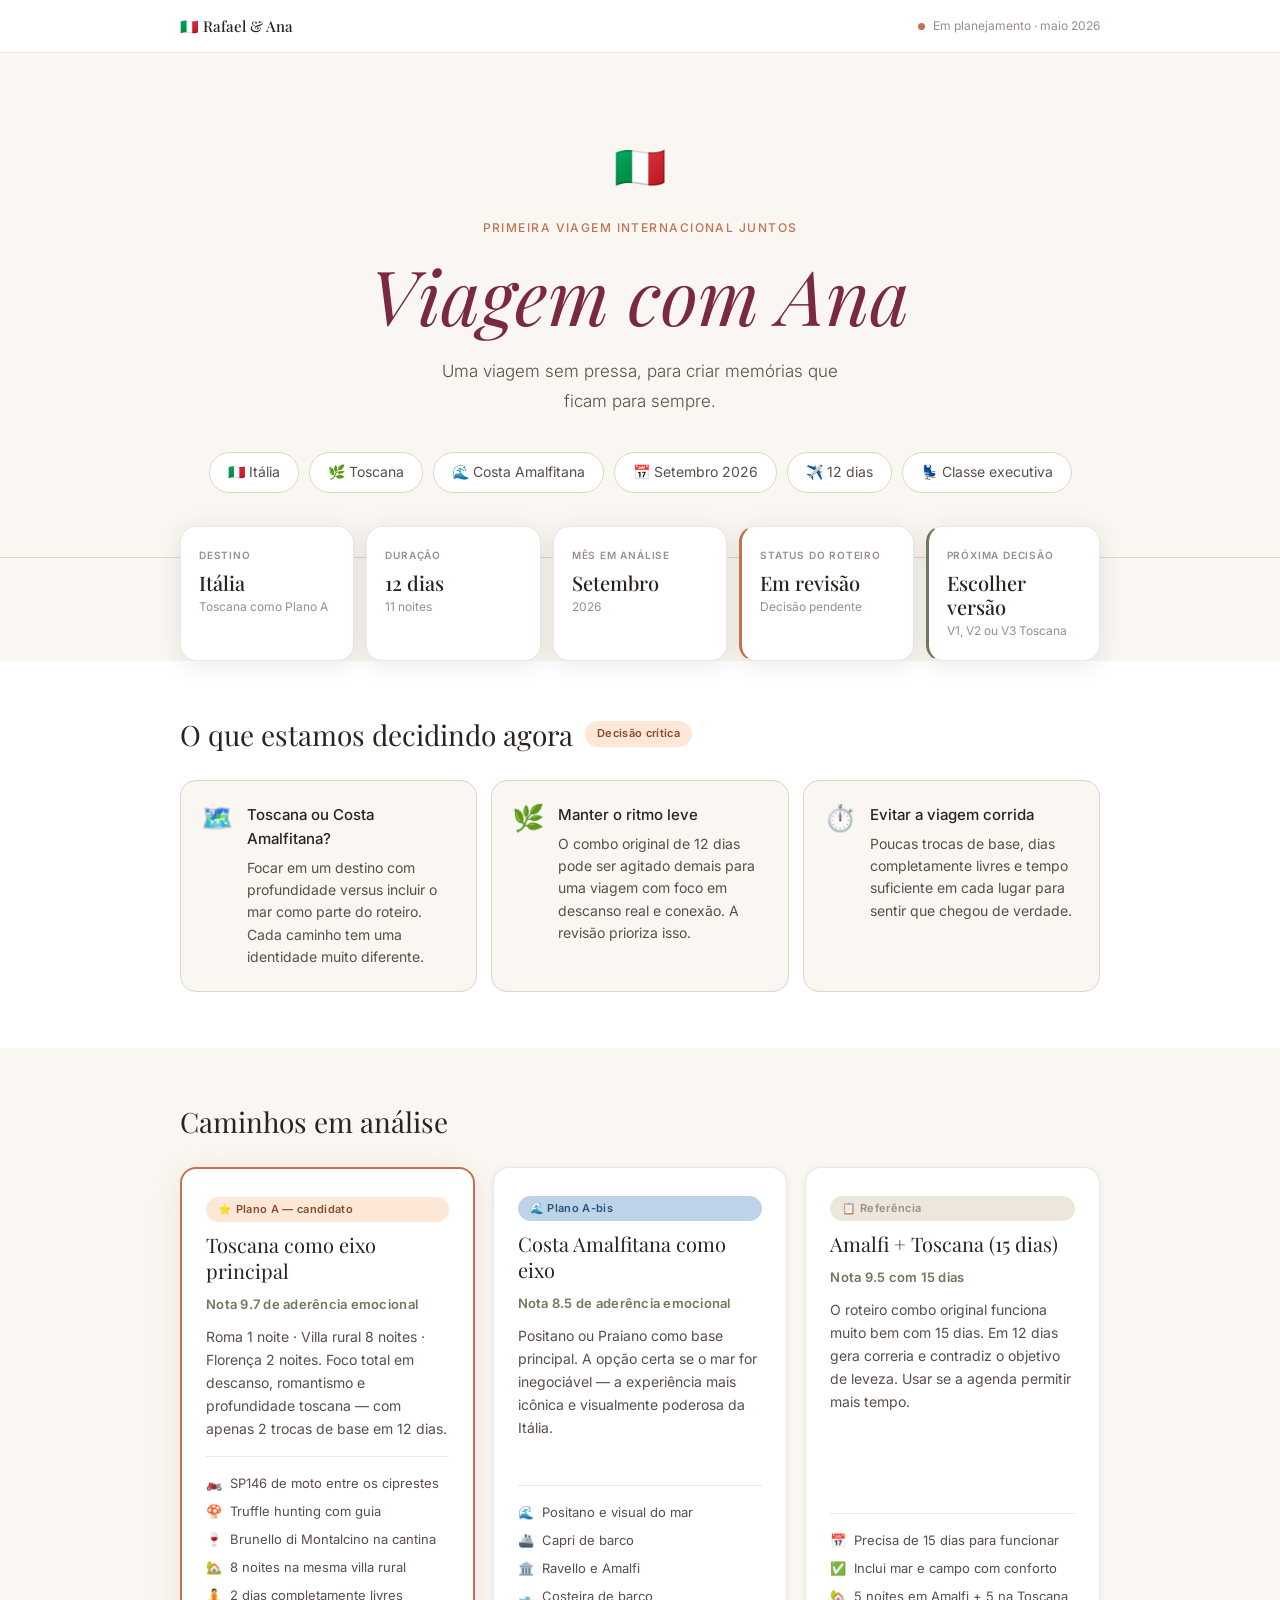
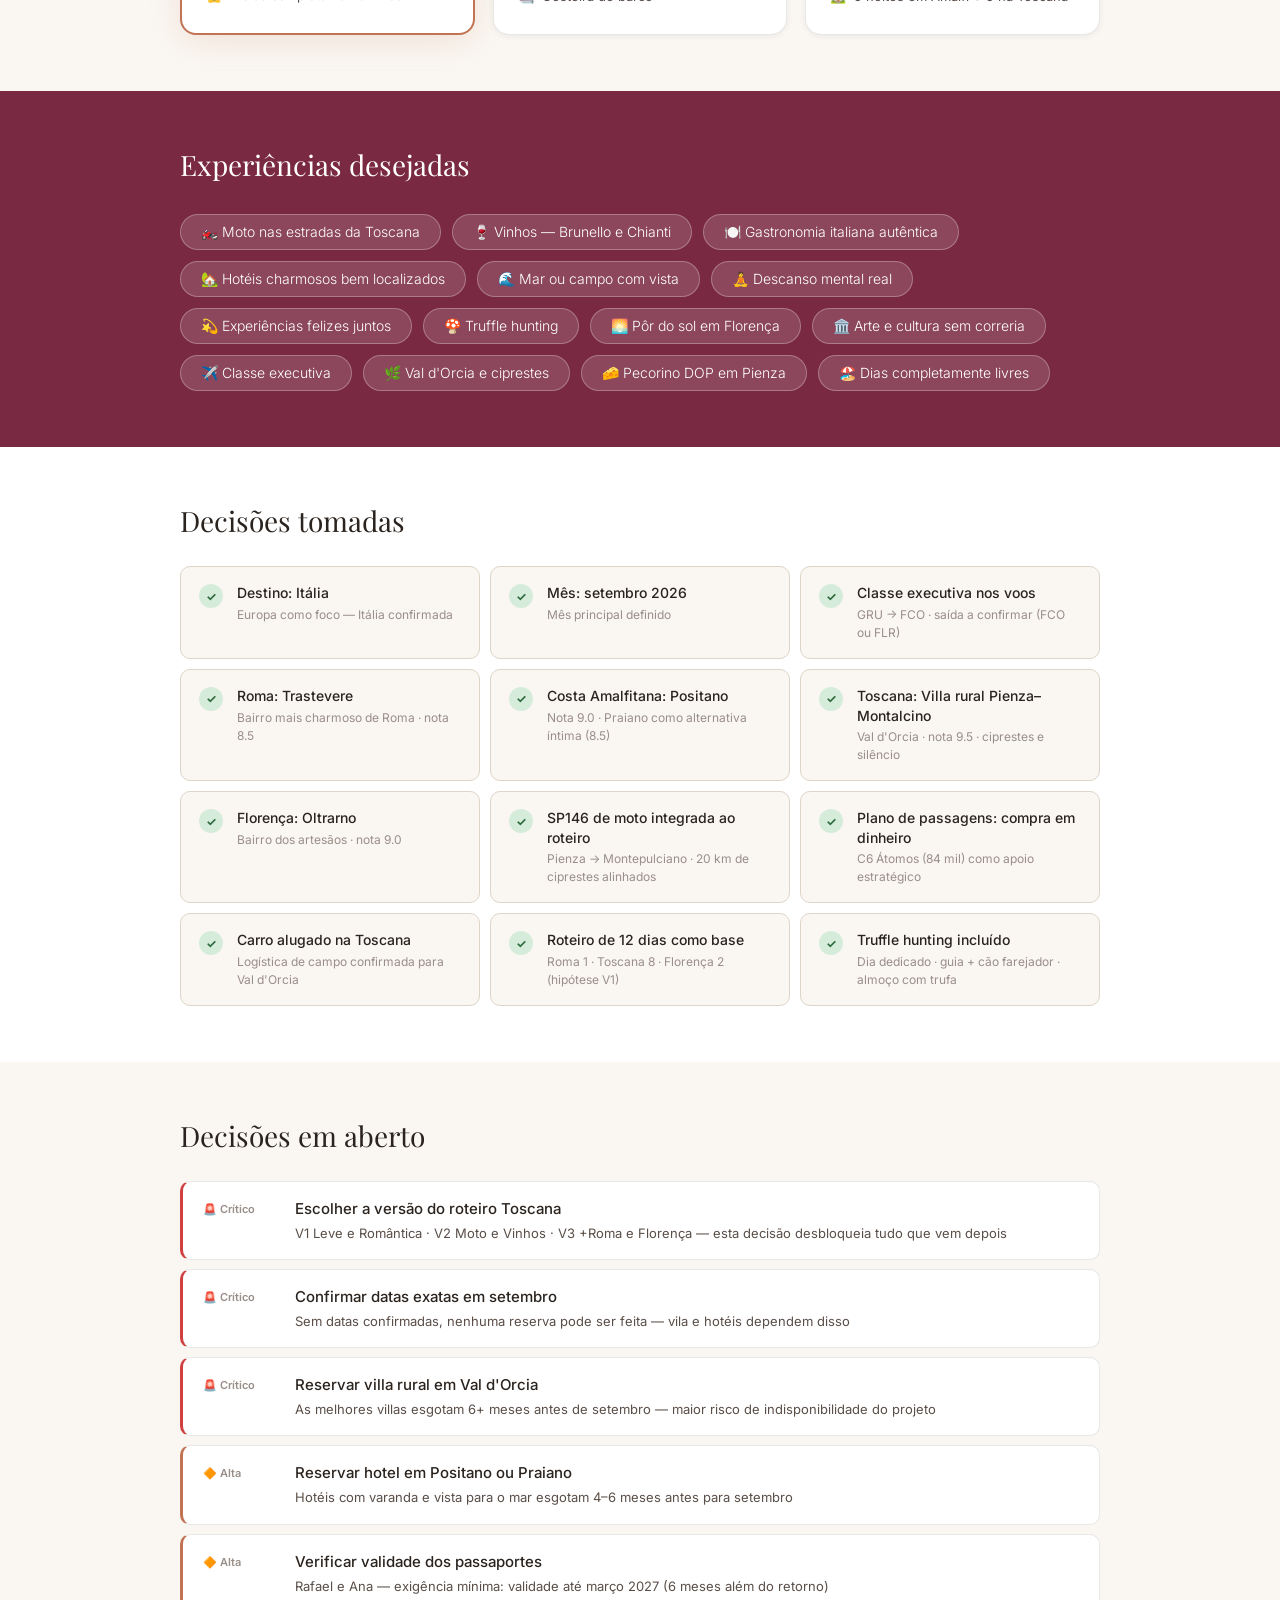
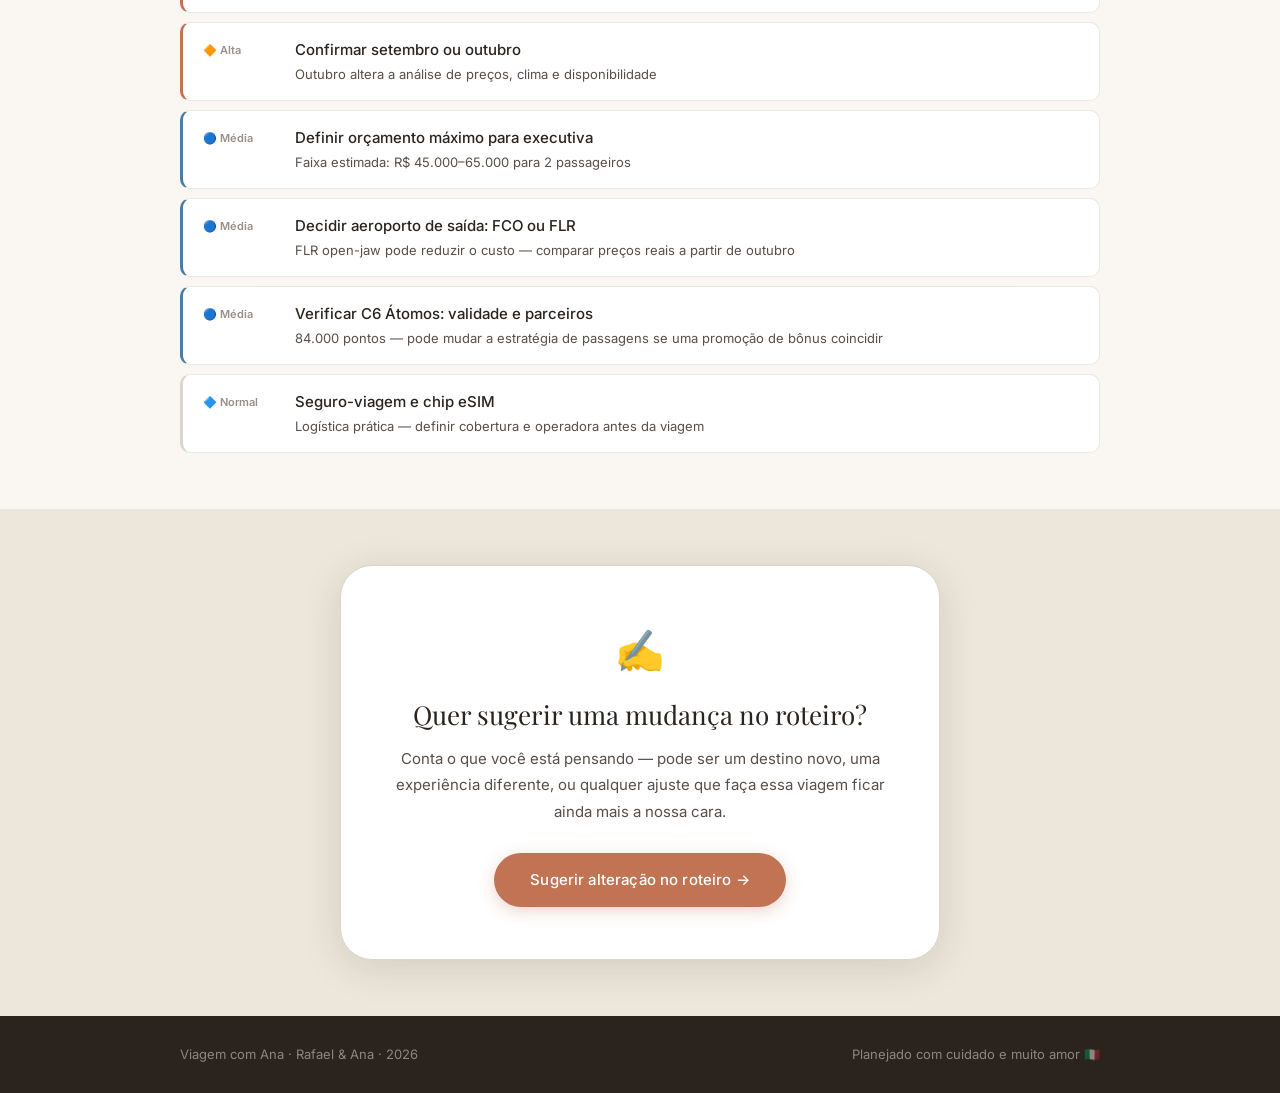
==== index.html @ 55cee1fa "Dashboard inicial — Viagem com Ana" ====
<!DOCTYPE html>
<html lang="pt-BR">
<head>
  <meta charset="UTF-8">
  <meta name="viewport" content="width=device-width, initial-scale=1.0">
  <meta name="description" content="Dashboard da viagem de Rafael e Ana — Itália, setembro 2026.">
  <title>Viagem com Ana · Itália 2026</title>
  <link rel="preconnect" href="https://fonts.googleapis.com">
  <link rel="preconnect" href="https://fonts.gstatic.com" crossorigin>
  <link href="https://fonts.googleapis.com/css2?family=Playfair+Display:ital,wght@0,400;0,500;1,400&family=Inter:wght@300;400;500;600&display=swap" rel="stylesheet">
  <link rel="stylesheet" href="style.css">
</head>
<body>

  <!-- ====================================================
       NAV
       ==================================================== -->
  <nav class="nav" aria-label="Navegação principal">
    <div class="container nav-inner">
      <span class="nav-logo">🇮🇹 Rafael &amp; Ana</span>
      <div class="nav-status">
        <div class="nav-dot" aria-hidden="true"></div>
        <span class="nav-label">Em planejamento · maio 2026</span>
      </div>
    </div>
  </nav>

  <!-- ====================================================
       HERO
       ==================================================== -->
  <header class="hero" role="banner">
    <div class="container">
      <span class="hero-flag" aria-hidden="true">🇮🇹</span>
      <p class="hero-eyebrow">Primeira viagem internacional juntos</p>
      <h1 class="hero-title">Viagem com Ana</h1>
      <p class="hero-subtitle">Uma viagem sem pressa, para criar memórias que ficam para sempre.</p>
      <div class="hero-tags" aria-label="Destaques da viagem">
        <span class="hero-tag">🇮🇹 Itália</span>
        <span class="hero-tag">🌿 Toscana</span>
        <span class="hero-tag">🌊 Costa Amalfitana</span>
        <span class="hero-tag">📅 Setembro 2026</span>
        <span class="hero-tag">✈️ 12 dias</span>
        <span class="hero-tag">💺 Classe executiva</span>
      </div>
    </div>
  </header>

  <!-- ====================================================
       CARDS DE STATUS
       ==================================================== -->
  <div class="stats-strip" aria-label="Resumo do planejamento">
    <div class="container">
      <div class="stats-grid">

        <div class="stat-card">
          <div class="stat-label">Destino</div>
          <div class="stat-value">Itália</div>
          <div class="stat-sub">Toscana como Plano A</div>
        </div>

        <div class="stat-card">
          <div class="stat-label">Duração</div>
          <div class="stat-value">12 dias</div>
          <div class="stat-sub">11 noites</div>
        </div>

        <div class="stat-card">
          <div class="stat-label">Mês em análise</div>
          <div class="stat-value">Setembro</div>
          <div class="stat-sub">2026</div>
        </div>

        <div class="stat-card stat-card--alert">
          <div class="stat-label">Status do roteiro</div>
          <div class="stat-value">Em revisão</div>
          <div class="stat-sub">Decisão pendente</div>
        </div>

        <div class="stat-card stat-card--action">
          <div class="stat-label">Próxima decisão</div>
          <div class="stat-value">Escolher versão</div>
          <div class="stat-sub">V1, V2 ou V3 Toscana</div>
        </div>

      </div>
    </div>
  </div>

  <!-- ====================================================
       O QUE ESTAMOS DECIDINDO AGORA
       ==================================================== -->
  <section class="section section--light" aria-labelledby="deciding-title">
    <div class="container">
      <div class="section-header">
        <h2 class="section-title" id="deciding-title">O que estamos decidindo agora</h2>
        <span class="badge badge--alert">Decisão crítica</span>
      </div>
      <div class="deciding-grid">

        <div class="deciding-card">
          <div class="deciding-icon" aria-hidden="true">🗺️</div>
          <div class="deciding-text">
            <strong>Toscana ou Costa Amalfitana?</strong>
            <p>Focar em um destino com profundidade versus incluir o mar como parte do roteiro. Cada caminho tem uma identidade muito diferente.</p>
          </div>
        </div>

        <div class="deciding-card">
          <div class="deciding-icon" aria-hidden="true">🌿</div>
          <div class="deciding-text">
            <strong>Manter o ritmo leve</strong>
            <p>O combo original de 12 dias pode ser agitado demais para uma viagem com foco em descanso real e conexão. A revisão prioriza isso.</p>
          </div>
        </div>

        <div class="deciding-card">
          <div class="deciding-icon" aria-hidden="true">⏱️</div>
          <div class="deciding-text">
            <strong>Evitar a viagem corrida</strong>
            <p>Poucas trocas de base, dias completamente livres e tempo suficiente em cada lugar para sentir que chegou de verdade.</p>
          </div>
        </div>

      </div>
    </div>
  </section>

  <!-- ====================================================
       CAMINHOS EM ANÁLISE
       ==================================================== -->
  <section class="section" aria-labelledby="paths-title">
    <div class="container">
      <h2 class="section-title" id="paths-title">Caminhos em análise</h2>
      <div class="paths-grid">

        <!-- Plano A — Featured -->
        <article class="path-card path-card--featured" aria-label="Plano A recomendado">
          <span class="badge badge--alert">⭐ Plano A — candidato</span>
          <h3 class="path-title">Toscana como eixo principal</h3>
          <div class="path-score">Nota 9.7 de aderência emocional</div>
          <p class="path-desc">Roma 1 noite · Villa rural 8 noites · Florença 2 noites. Foco total em descanso, romantismo e profundidade toscana — com apenas 2 trocas de base em 12 dias.</p>
          <div class="path-details">
            <div class="path-detail"><span aria-hidden="true">🏍️</span> SP146 de moto entre os ciprestes</div>
            <div class="path-detail"><span aria-hidden="true">🍄</span> Truffle hunting com guia</div>
            <div class="path-detail"><span aria-hidden="true">🍷</span> Brunello di Montalcino na cantina</div>
            <div class="path-detail"><span aria-hidden="true">🏡</span> 8 noites na mesma villa rural</div>
            <div class="path-detail"><span aria-hidden="true">🧘</span> 2 dias completamente livres</div>
          </div>
        </article>

        <!-- Plano A-bis -->
        <article class="path-card" aria-label="Plano A-bis: Amalfi">
          <span class="badge badge--sea">🌊 Plano A-bis</span>
          <h3 class="path-title">Costa Amalfitana como eixo</h3>
          <div class="path-score">Nota 8.5 de aderência emocional</div>
          <p class="path-desc">Positano ou Praiano como base principal. A opção certa se o mar for inegociável — a experiência mais icônica e visualmente poderosa da Itália.</p>
          <div class="path-details">
            <div class="path-detail"><span aria-hidden="true">🌊</span> Positano e visual do mar</div>
            <div class="path-detail"><span aria-hidden="true">🚢</span> Capri de barco</div>
            <div class="path-detail"><span aria-hidden="true">🏛️</span> Ravello e Amalfi</div>
            <div class="path-detail"><span aria-hidden="true">🛥️</span> Costeira de barco</div>
          </div>
        </article>

        <!-- Referência -->
        <article class="path-card" aria-label="Referência: combo 15 dias">
          <span class="badge badge--neutral">📋 Referência</span>
          <h3 class="path-title">Amalfi + Toscana (15 dias)</h3>
          <div class="path-score">Nota 9.5 com 15 dias</div>
          <p class="path-desc">O roteiro combo original funciona muito bem com 15 dias. Em 12 dias gera correria e contradiz o objetivo de leveza. Usar se a agenda permitir mais tempo.</p>
          <div class="path-details">
            <div class="path-detail"><span aria-hidden="true">📅</span> Precisa de 15 dias para funcionar</div>
            <div class="path-detail"><span aria-hidden="true">✅</span> Inclui mar e campo com conforto</div>
            <div class="path-detail"><span aria-hidden="true">🏡</span> 5 noites em Amalfi + 5 na Toscana</div>
          </div>
        </article>

      </div>
    </div>
  </section>

  <!-- ====================================================
       EXPERIÊNCIAS DESEJADAS
       ==================================================== -->
  <section class="section section--dark" aria-labelledby="exp-title">
    <div class="container">
      <h2 class="section-title section-title--light" id="exp-title">Experiências desejadas</h2>
      <div class="experiences-wrap" role="list" aria-label="Lista de experiências desejadas">
        <span class="exp-pill" role="listitem">🏍️ Moto nas estradas da Toscana</span>
        <span class="exp-pill" role="listitem">🍷 Vinhos — Brunello e Chianti</span>
        <span class="exp-pill" role="listitem">🍽️ Gastronomia italiana autêntica</span>
        <span class="exp-pill" role="listitem">🏡 Hotéis charmosos bem localizados</span>
        <span class="exp-pill" role="listitem">🌊 Mar ou campo com vista</span>
        <span class="exp-pill" role="listitem">🧘 Descanso mental real</span>
        <span class="exp-pill" role="listitem">💫 Experiências felizes juntos</span>
        <span class="exp-pill" role="listitem">🍄 Truffle hunting</span>
        <span class="exp-pill" role="listitem">🌅 Pôr do sol em Florença</span>
        <span class="exp-pill" role="listitem">🏛️ Arte e cultura sem correria</span>
        <span class="exp-pill" role="listitem">✈️ Classe executiva</span>
        <span class="exp-pill" role="listitem">🌿 Val d'Orcia e ciprestes</span>
        <span class="exp-pill" role="listitem">🧀 Pecorino DOP em Pienza</span>
        <span class="exp-pill" role="listitem">🏖️ Dias completamente livres</span>
      </div>
    </div>
  </section>

  <!-- ====================================================
       DECISÕES TOMADAS
       ==================================================== -->
  <section class="section section--light" aria-labelledby="decided-title">
    <div class="container">
      <h2 class="section-title" id="decided-title">Decisões tomadas</h2>
      <div class="decisions-grid">

        <div class="decision-item">
          <div class="decision-check" aria-label="Confirmado">✓</div>
          <div>
            <div class="decision-title">Destino: Itália</div>
            <div class="decision-sub">Europa como foco — Itália confirmada</div>
          </div>
        </div>

        <div class="decision-item">
          <div class="decision-check" aria-label="Confirmado">✓</div>
          <div>
            <div class="decision-title">Mês: setembro 2026</div>
            <div class="decision-sub">Mês principal definido</div>
          </div>
        </div>

        <div class="decision-item">
          <div class="decision-check" aria-label="Confirmado">✓</div>
          <div>
            <div class="decision-title">Classe executiva nos voos</div>
            <div class="decision-sub">GRU → FCO · saída a confirmar (FCO ou FLR)</div>
          </div>
        </div>

        <div class="decision-item">
          <div class="decision-check" aria-label="Confirmado">✓</div>
          <div>
            <div class="decision-title">Roma: Trastevere</div>
            <div class="decision-sub">Bairro mais charmoso de Roma · nota 8.5</div>
          </div>
        </div>

        <div class="decision-item">
          <div class="decision-check" aria-label="Confirmado">✓</div>
          <div>
            <div class="decision-title">Costa Amalfitana: Positano</div>
            <div class="decision-sub">Nota 9.0 · Praiano como alternativa íntima (8.5)</div>
          </div>
        </div>

        <div class="decision-item">
          <div class="decision-check" aria-label="Confirmado">✓</div>
          <div>
            <div class="decision-title">Toscana: Villa rural Pienza–Montalcino</div>
            <div class="decision-sub">Val d'Orcia · nota 9.5 · ciprestes e silêncio</div>
          </div>
        </div>

        <div class="decision-item">
          <div class="decision-check" aria-label="Confirmado">✓</div>
          <div>
            <div class="decision-title">Florença: Oltrarno</div>
            <div class="decision-sub">Bairro dos artesãos · nota 9.0</div>
          </div>
        </div>

        <div class="decision-item">
          <div class="decision-check" aria-label="Confirmado">✓</div>
          <div>
            <div class="decision-title">SP146 de moto integrada ao roteiro</div>
            <div class="decision-sub">Pienza → Montepulciano · 20 km de ciprestes alinhados</div>
          </div>
        </div>

        <div class="decision-item">
          <div class="decision-check" aria-label="Confirmado">✓</div>
          <div>
            <div class="decision-title">Plano de passagens: compra em dinheiro</div>
            <div class="decision-sub">C6 Átomos (84 mil) como apoio estratégico</div>
          </div>
        </div>

        <div class="decision-item">
          <div class="decision-check" aria-label="Confirmado">✓</div>
          <div>
            <div class="decision-title">Carro alugado na Toscana</div>
            <div class="decision-sub">Logística de campo confirmada para Val d'Orcia</div>
          </div>
        </div>

        <div class="decision-item">
          <div class="decision-check" aria-label="Confirmado">✓</div>
          <div>
            <div class="decision-title">Roteiro de 12 dias como base</div>
            <div class="decision-sub">Roma 1 · Toscana 8 · Florença 2 (hipótese V1)</div>
          </div>
        </div>

        <div class="decision-item">
          <div class="decision-check" aria-label="Confirmado">✓</div>
          <div>
            <div class="decision-title">Truffle hunting incluído</div>
            <div class="decision-sub">Dia dedicado · guia + cão farejador · almoço com trufa</div>
          </div>
        </div>

      </div>
    </div>
  </section>

  <!-- ====================================================
       DECISÕES EM ABERTO
       ==================================================== -->
  <section class="section" aria-labelledby="pending-title">
    <div class="container">
      <h2 class="section-title" id="pending-title">Decisões em aberto</h2>
      <div class="pending-list">

        <div class="pending-item pending-item--critical">
          <div class="pending-urgency" aria-label="Urgência crítica">🚨 Crítico</div>
          <div>
            <div class="pending-title">Escolher a versão do roteiro Toscana</div>
            <div class="pending-sub">V1 Leve e Romântica · V2 Moto e Vinhos · V3 +Roma e Florença — esta decisão desbloqueia tudo que vem depois</div>
          </div>
        </div>

        <div class="pending-item pending-item--critical">
          <div class="pending-urgency" aria-label="Urgência crítica">🚨 Crítico</div>
          <div>
            <div class="pending-title">Confirmar datas exatas em setembro</div>
            <div class="pending-sub">Sem datas confirmadas, nenhuma reserva pode ser feita — vila e hotéis dependem disso</div>
          </div>
        </div>

        <div class="pending-item pending-item--critical">
          <div class="pending-urgency" aria-label="Urgência crítica">🚨 Crítico</div>
          <div>
            <div class="pending-title">Reservar villa rural em Val d'Orcia</div>
            <div class="pending-sub">As melhores villas esgotam 6+ meses antes de setembro — maior risco de indisponibilidade do projeto</div>
          </div>
        </div>

        <div class="pending-item pending-item--high">
          <div class="pending-urgency" aria-label="Urgência alta">🔶 Alta</div>
          <div>
            <div class="pending-title">Reservar hotel em Positano ou Praiano</div>
            <div class="pending-sub">Hotéis com varanda e vista para o mar esgotam 4–6 meses antes para setembro</div>
          </div>
        </div>

        <div class="pending-item pending-item--high">
          <div class="pending-urgency" aria-label="Urgência alta">🔶 Alta</div>
          <div>
            <div class="pending-title">Verificar validade dos passaportes</div>
            <div class="pending-sub">Rafael e Ana — exigência mínima: validade até março 2027 (6 meses além do retorno)</div>
          </div>
        </div>

        <div class="pending-item pending-item--high">
          <div class="pending-urgency" aria-label="Urgência alta">🔶 Alta</div>
          <div>
            <div class="pending-title">Confirmar setembro ou outubro</div>
            <div class="pending-sub">Outubro altera a análise de preços, clima e disponibilidade</div>
          </div>
        </div>

        <div class="pending-item pending-item--medium">
          <div class="pending-urgency" aria-label="Urgência média">🔵 Média</div>
          <div>
            <div class="pending-title">Definir orçamento máximo para executiva</div>
            <div class="pending-sub">Faixa estimada: R$ 45.000–65.000 para 2 passageiros</div>
          </div>
        </div>

        <div class="pending-item pending-item--medium">
          <div class="pending-urgency" aria-label="Urgência média">🔵 Média</div>
          <div>
            <div class="pending-title">Decidir aeroporto de saída: FCO ou FLR</div>
            <div class="pending-sub">FLR open-jaw pode reduzir o custo — comparar preços reais a partir de outubro</div>
          </div>
        </div>

        <div class="pending-item pending-item--medium">
          <div class="pending-urgency" aria-label="Urgência média">🔵 Média</div>
          <div>
            <div class="pending-title">Verificar C6 Átomos: validade e parceiros</div>
            <div class="pending-sub">84.000 pontos — pode mudar a estratégia de passagens se uma promoção de bônus coincidir</div>
          </div>
        </div>

        <div class="pending-item pending-item--normal">
          <div class="pending-urgency" aria-label="Urgência normal">🔷 Normal</div>
          <div>
            <div class="pending-title">Seguro-viagem e chip eSIM</div>
            <div class="pending-sub">Logística prática — definir cobertura e operadora antes da viagem</div>
          </div>
        </div>

      </div>
    </div>
  </section>

  <!-- ====================================================
       CTA — SUGERIR ALTERAÇÃO
       ==================================================== -->
  <section class="section section--tinted" aria-labelledby="cta-title">
    <div class="container">
      <div class="cta-box">
        <div class="cta-icon" aria-hidden="true">✍️</div>
        <h2 class="cta-title" id="cta-title">Quer sugerir uma mudança no roteiro?</h2>
        <p class="cta-text">Conta o que você está pensando — pode ser um destino novo, uma experiência diferente, ou qualquer ajuste que faça essa viagem ficar ainda mais a nossa cara.</p>
        <a href="https://forms.google.com" class="cta-button" target="_blank" rel="noopener noreferrer">
          Sugerir alteração no roteiro →
        </a>
      </div>
    </div>
  </section>

  <!-- ====================================================
       FOOTER
       ==================================================== -->
  <footer class="footer" role="contentinfo">
    <div class="container footer-inner">
      <span>Viagem com Ana · Rafael &amp; Ana · 2026</span>
      <span>Planejado com cuidado e muito amor 🇮🇹</span>
    </div>
  </footer>

</body>
</html>
---- style.css ----
/* ============================================================
   Viagem com Ana · Dashboard Online
   Paleta: creme, terracota, oliva, azul-mar, vinho
   ============================================================ */

/* === Reset === */
*, *::before, *::after { box-sizing: border-box; margin: 0; padding: 0; }

/* === Variáveis === */
:root {
  --cream:             #FAF7F2;
  --cream-mid:         #EDE6DA;
  --cream-border:      #DDD5C8;
  --terracotta:        #C17353;
  --terracotta-light:  #EDD5C3;
  --terracotta-dark:   #8B4A2E;
  --olive:             #6B7A5C;
  --olive-light:       #C5D1B8;
  --olive-dark:        #3D5030;
  --sea:               #4A7EA5;
  --sea-light:         #BDD4E8;
  --sea-dark:          #2A5478;
  --wine:              #7A2942;
  --wine-light:        #E0B8C4;
  --wine-dark:         #4C1528;
  --text:              #2A231E;
  --text-mid:          #5A4E48;
  --text-muted:        #9A8E88;
  --white:             #FFFFFF;
  --border:            rgba(42, 35, 30, 0.10);
  --shadow-sm:         0 1px 6px rgba(42, 35, 30, 0.07);
  --shadow-md:         0 4px 24px rgba(42, 35, 30, 0.10);
  --shadow-lg:         0 8px 40px rgba(42, 35, 30, 0.13);
  --radius-sm:         10px;
  --radius-md:         16px;
  --radius-lg:         24px;
  --radius-xl:         32px;
  --font-serif:        'Playfair Display', Georgia, serif;
  --font-sans:         'Inter', -apple-system, BlinkMacSystemFont, sans-serif;
}

/* === Base === */
html { scroll-behavior: smooth; }

body {
  font-family: var(--font-sans);
  background-color: var(--cream);
  color: var(--text);
  line-height: 1.6;
  font-size: 16px;
  -webkit-font-smoothing: antialiased;
  -moz-osx-font-smoothing: grayscale;
}

a { color: var(--sea); text-decoration: none; }
img { max-width: 100%; display: block; }

/* === Layout === */
.container {
  max-width: 960px;
  margin: 0 auto;
  padding: 0 20px;
}

.section         { padding: 56px 0; }
.section--light  { background: var(--white); }
.section--dark   { background: var(--wine); }
.section--tinted { background: var(--cream-mid); }

/* ============================================================
   NAV
   ============================================================ */
.nav {
  background: var(--white);
  border-bottom: 1px solid var(--border);
  padding: 14px 0;
  position: sticky;
  top: 0;
  z-index: 100;
}

.nav-inner {
  display: flex;
  align-items: center;
  justify-content: space-between;
}

.nav-logo {
  font-family: var(--font-serif);
  font-size: 15px;
  font-weight: 500;
  color: var(--text);
}

.nav-status {
  display: flex;
  align-items: center;
  gap: 8px;
}

.nav-dot {
  width: 7px;
  height: 7px;
  border-radius: 50%;
  background: var(--terracotta);
  animation: pulse 2.5s ease-in-out infinite;
}

@keyframes pulse {
  0%, 100% { opacity: 1; transform: scale(1); }
  50%       { opacity: 0.5; transform: scale(0.85); }
}

.nav-label { font-size: 12px; color: var(--text-muted); }

/* ============================================================
   HERO
   ============================================================ */
.hero {
  padding: 80px 0 64px;
  text-align: center;
  border-bottom: 1px solid var(--cream-border);
  position: relative;
  overflow: hidden;
}

.hero-flag {
  font-size: 42px;
  margin-bottom: 18px;
  display: block;
}

.hero-eyebrow {
  font-size: 12px;
  font-weight: 500;
  letter-spacing: 0.12em;
  text-transform: uppercase;
  color: var(--terracotta);
  margin-bottom: 16px;
}

.hero-title {
  font-family: var(--font-serif);
  font-size: clamp(44px, 9vw, 76px);
  font-weight: 400;
  font-style: italic;
  color: var(--wine);
  line-height: 1.1;
  margin-bottom: 20px;
}

.hero-subtitle {
  font-size: 17px;
  color: var(--text-mid);
  font-weight: 300;
  max-width: 440px;
  margin: 0 auto 36px;
  line-height: 1.75;
}

.hero-tags {
  display: flex;
  flex-wrap: wrap;
  gap: 10px;
  justify-content: center;
}

.hero-tag {
  background: var(--white);
  border: 1px solid var(--cream-border);
  border-radius: 100px;
  padding: 8px 18px;
  font-size: 14px;
  color: var(--text-mid);
  font-weight: 400;
  white-space: nowrap;
}

/* ============================================================
   STATS STRIP
   ============================================================ */
.stats-strip {
  padding: 0;
  margin-top: -32px;
  position: relative;
  z-index: 10;
}

.stats-grid {
  display: grid;
  grid-template-columns: repeat(auto-fit, minmax(150px, 1fr));
  gap: 12px;
}

.stat-card {
  background: var(--white);
  border: 1px solid var(--border);
  border-radius: var(--radius-md);
  padding: 20px 18px;
  box-shadow: var(--shadow-md);
}

.stat-card--alert  { border-left: 3px solid var(--terracotta); }
.stat-card--action { border-left: 3px solid var(--olive); }

.stat-label {
  font-size: 10px;
  font-weight: 600;
  text-transform: uppercase;
  letter-spacing: 0.08em;
  color: var(--text-muted);
  margin-bottom: 8px;
}

.stat-value {
  font-family: var(--font-serif);
  font-size: 20px;
  font-weight: 500;
  color: var(--text);
  line-height: 1.2;
  margin-bottom: 4px;
}

.stat-sub { font-size: 12px; color: var(--text-muted); line-height: 1.4; }

/* ============================================================
   SECTION HEADERS
   ============================================================ */
.section-header {
  display: flex;
  align-items: center;
  gap: 12px;
  margin-bottom: 28px;
  flex-wrap: wrap;
}

.section-title {
  font-family: var(--font-serif);
  font-size: 28px;
  font-weight: 400;
  color: var(--text);
  margin-bottom: 28px;
  line-height: 1.25;
}

.section-title--light { color: var(--white); margin-bottom: 32px; }
.section-header .section-title { margin-bottom: 0; }

.badge {
  display: inline-block;
  font-size: 11px;
  font-weight: 600;
  padding: 4px 12px;
  border-radius: 100px;
  letter-spacing: 0.03em;
  white-space: nowrap;
}

.badge--alert   { background: #FDE8D8; color: var(--terracotta-dark); }
.badge--olive   { background: var(--olive-light); color: var(--olive-dark); }
.badge--sea     { background: var(--sea-light); color: var(--sea-dark); }
.badge--neutral { background: var(--cream-mid); color: var(--text-muted); }

/* ============================================================
   DECIDINDO AGORA
   ============================================================ */
.deciding-grid {
  display: grid;
  grid-template-columns: repeat(auto-fit, minmax(240px, 1fr));
  gap: 14px;
}

.deciding-card {
  background: var(--cream);
  border: 1px solid var(--cream-border);
  border-radius: var(--radius-md);
  padding: 22px 20px;
  display: flex;
  gap: 14px;
  align-items: flex-start;
}

.deciding-icon { font-size: 26px; flex-shrink: 0; line-height: 1; margin-top: 2px; }

.deciding-text strong {
  display: block;
  font-size: 15px;
  font-weight: 500;
  color: var(--text);
  margin-bottom: 6px;
}

.deciding-text p { font-size: 14px; color: var(--text-mid); line-height: 1.6; }

/* ============================================================
   CAMINHOS EM ANÁLISE
   ============================================================ */
.paths-grid {
  display: grid;
  grid-template-columns: repeat(auto-fit, minmax(260px, 1fr));
  gap: 18px;
  align-items: stretch;
}

.path-card {
  background: var(--white);
  border: 1px solid var(--border);
  border-radius: var(--radius-md);
  padding: 28px 24px;
  box-shadow: var(--shadow-sm);
  display: flex;
  flex-direction: column;
  gap: 10px;
}

.path-card--featured {
  border: 2px solid var(--terracotta);
  box-shadow: 0 6px 32px rgba(193, 115, 83, 0.16);
}

.path-score {
  font-size: 13px;
  font-weight: 600;
  color: var(--olive);
  letter-spacing: 0.02em;
}

.path-title {
  font-family: var(--font-serif);
  font-size: 20px;
  font-weight: 400;
  color: var(--text);
  line-height: 1.3;
}

.path-desc { font-size: 14px; color: var(--text-mid); line-height: 1.65; flex: 1; }

.path-details {
  display: flex;
  flex-direction: column;
  gap: 7px;
  margin-top: 6px;
  padding-top: 16px;
  border-top: 1px solid var(--border);
}

.path-detail { font-size: 13px; color: var(--text-mid); display: flex; align-items: center; gap: 8px; }

/* ============================================================
   EXPERIÊNCIAS DESEJADAS
   ============================================================ */
.experiences-wrap {
  display: flex;
  flex-wrap: wrap;
  gap: 11px;
}

.exp-pill {
  background: rgba(255, 255, 255, 0.14);
  border: 1px solid rgba(255, 255, 255, 0.28);
  border-radius: 100px;
  padding: 10px 20px;
  font-size: 14px;
  color: var(--white);
  font-weight: 300;
  line-height: 1;
}

/* ============================================================
   DECISÕES TOMADAS
   ============================================================ */
.decisions-grid {
  display: grid;
  grid-template-columns: repeat(auto-fit, minmax(280px, 1fr));
  gap: 10px;
}

.decision-item {
  display: flex;
  align-items: flex-start;
  gap: 14px;
  padding: 16px 18px;
  background: var(--cream);
  border: 1px solid var(--cream-border);
  border-radius: var(--radius-sm);
}

.decision-check {
  width: 24px;
  height: 24px;
  border-radius: 50%;
  background: #D6ECDB;
  color: #2D6A3F;
  font-size: 12px;
  font-weight: 700;
  display: flex;
  align-items: center;
  justify-content: center;
  flex-shrink: 0;
  margin-top: 1px;
}

.decision-title { font-size: 14px; font-weight: 500; color: var(--text); margin-bottom: 3px; line-height: 1.4; }
.decision-sub   { font-size: 12px; color: var(--text-muted); line-height: 1.5; }

/* ============================================================
   DECISÕES EM ABERTO
   ============================================================ */
.pending-list { display: flex; flex-direction: column; gap: 9px; }

.pending-item {
  display: flex;
  align-items: flex-start;
  gap: 16px;
  padding: 16px 20px;
  background: var(--white);
  border: 1px solid var(--border);
  border-left: 3px solid transparent;
  border-radius: var(--radius-sm);
}

.pending-item--critical { border-left-color: #D04040; }
.pending-item--high     { border-left-color: var(--terracotta); }
.pending-item--medium   { border-left-color: var(--sea); }
.pending-item--normal   { border-left-color: var(--cream-border); }

.pending-urgency {
  font-size: 11px;
  font-weight: 600;
  color: var(--text-muted);
  min-width: 76px;
  padding-top: 3px;
  flex-shrink: 0;
  white-space: nowrap;
}

.pending-title { font-size: 15px; font-weight: 500; color: var(--text); margin-bottom: 4px; line-height: 1.4; }
.pending-sub   { font-size: 13px; color: var(--text-mid); line-height: 1.55; }

/* ============================================================
   CTA
   ============================================================ */
.cta-box {
  max-width: 600px;
  margin: 0 auto;
  text-align: center;
  padding: 52px 36px;
  background: var(--white);
  border: 1px solid var(--cream-border);
  border-radius: var(--radius-xl);
  box-shadow: var(--shadow-lg);
}

.cta-icon { font-size: 40px; margin-bottom: 16px; }

.cta-title {
  font-family: var(--font-serif);
  font-size: 26px;
  font-weight: 400;
  color: var(--text);
  margin-bottom: 14px;
  line-height: 1.3;
}

.cta-text { font-size: 15px; color: var(--text-mid); line-height: 1.75; margin-bottom: 28px; }

.cta-button {
  display: inline-block;
  background: var(--terracotta);
  color: var(--white);
  font-size: 15px;
  font-weight: 500;
  padding: 15px 36px;
  border-radius: 100px;
  text-decoration: none;
  transition: background 0.2s ease, transform 0.15s ease, box-shadow 0.2s ease;
  box-shadow: 0 4px 16px rgba(193, 115, 83, 0.30);
  letter-spacing: 0.01em;
}

.cta-button:hover {
  background: var(--terracotta-dark);
  transform: translateY(-2px);
  box-shadow: 0 6px 20px rgba(193, 115, 83, 0.35);
}

.cta-button:active { transform: translateY(0); }

/* ============================================================
   FOOTER
   ============================================================ */
.footer { background: var(--text); padding: 28px 0; }

.footer-inner {
  display: flex;
  align-items: center;
  justify-content: space-between;
  font-size: 13px;
  color: rgba(255, 255, 255, 0.45);
  flex-wrap: wrap;
  gap: 8px;
}

/* ============================================================
   RESPONSIVE
   ============================================================ */
@media (max-width: 768px) {
  .section { padding: 44px 0; }
  .stats-grid { grid-template-columns: repeat(2, 1fr); }
  .paths-grid { grid-template-columns: 1fr; }
}

@media (max-width: 540px) {
  .hero { padding: 56px 0 48px; }
  .hero-title { font-size: 42px; }
  .hero-subtitle { font-size: 16px; }
  .hero-tag { font-size: 13px; padding: 7px 14px; }
  .section { padding: 36px 0; }
  .section-title { font-size: 24px; }
  .stats-grid { grid-template-columns: 1fr 1fr; gap: 10px; }
  .stat-value { font-size: 18px; }
  .section-header { flex-direction: column; align-items: flex-start; gap: 8px; }
  .deciding-grid { grid-template-columns: 1fr; }
  .decisions-grid { grid-template-columns: 1fr; }
  .pending-item { flex-direction: column; gap: 6px; }
  .pending-urgency { min-width: auto; }
  .cta-box { padding: 32px 20px; border-radius: var(--radius-lg); }
  .cta-title { font-size: 22px; }
  .footer-inner { justify-content: center; text-align: center; }
  .nav-label { display: none; }
}

@media (max-width: 360px) {
  .stats-grid { grid-template-columns: 1fr; }
  .hero-title { font-size: 36px; }
}
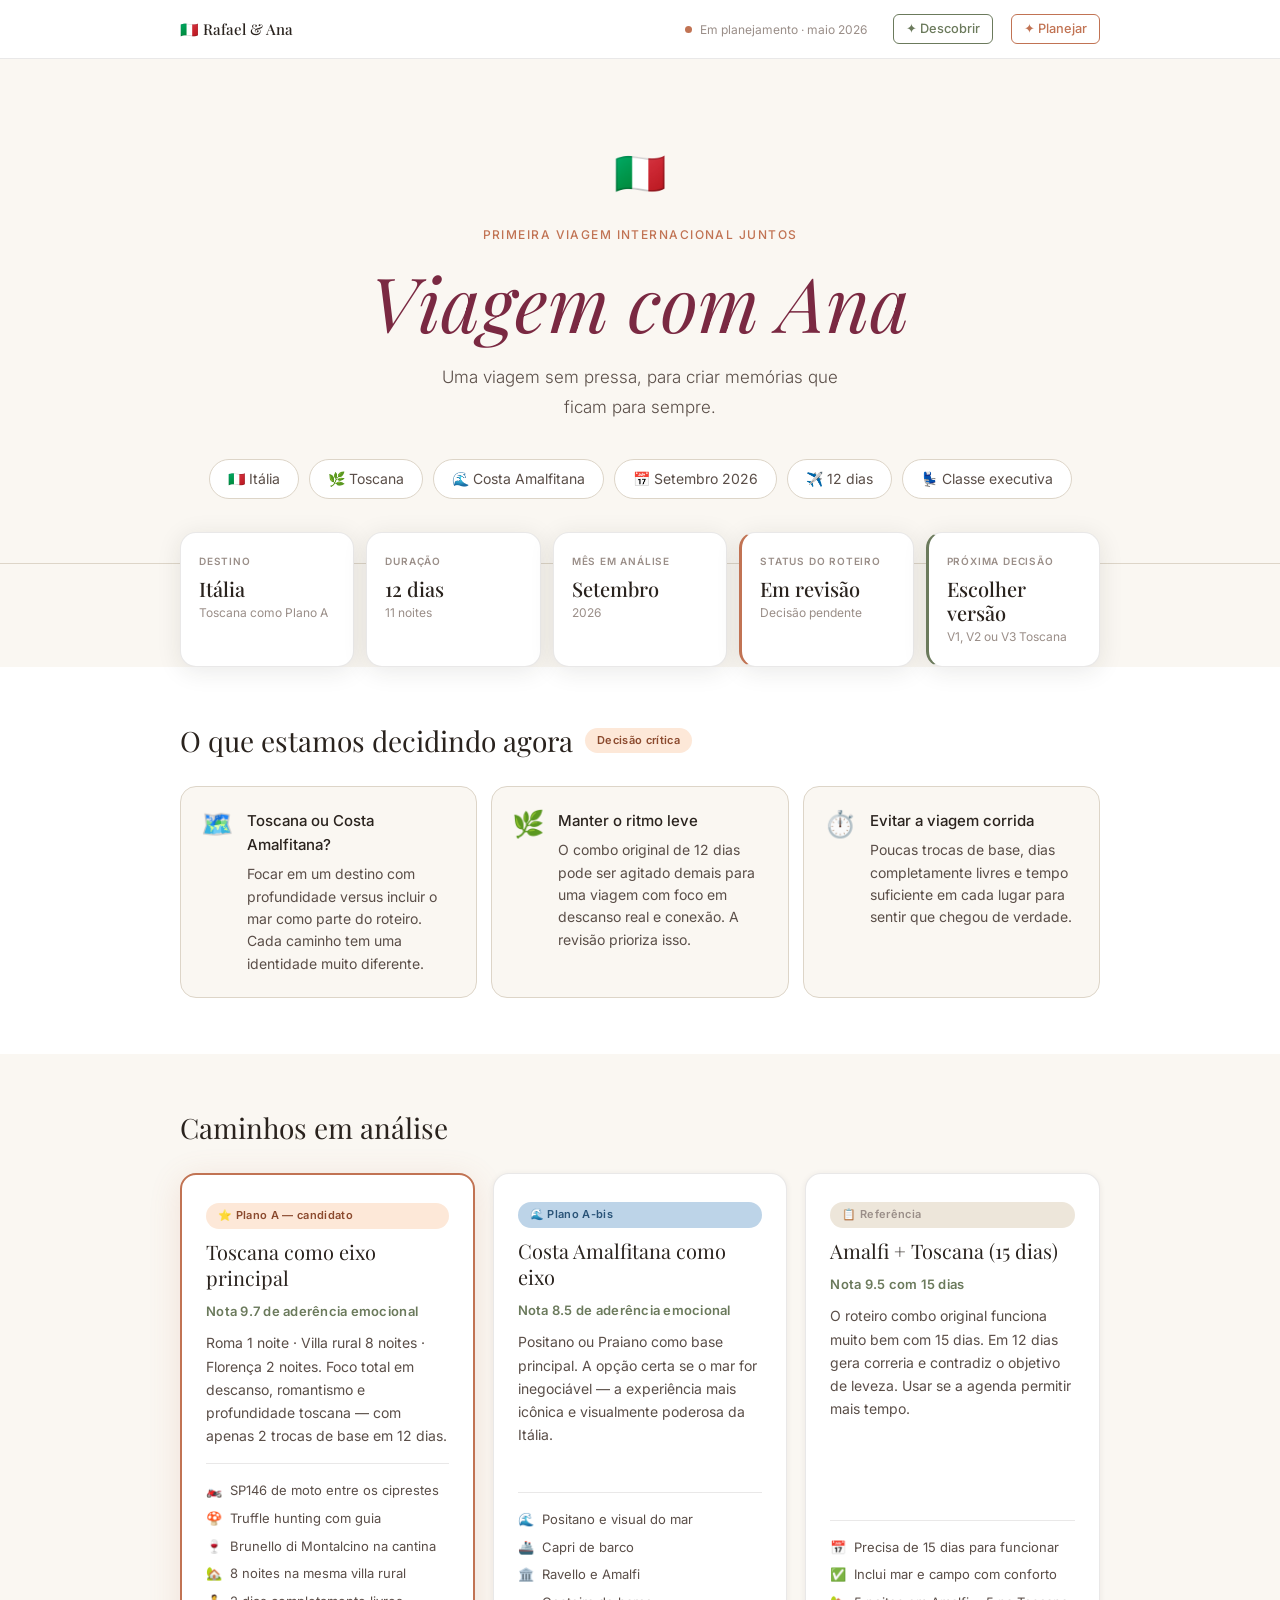
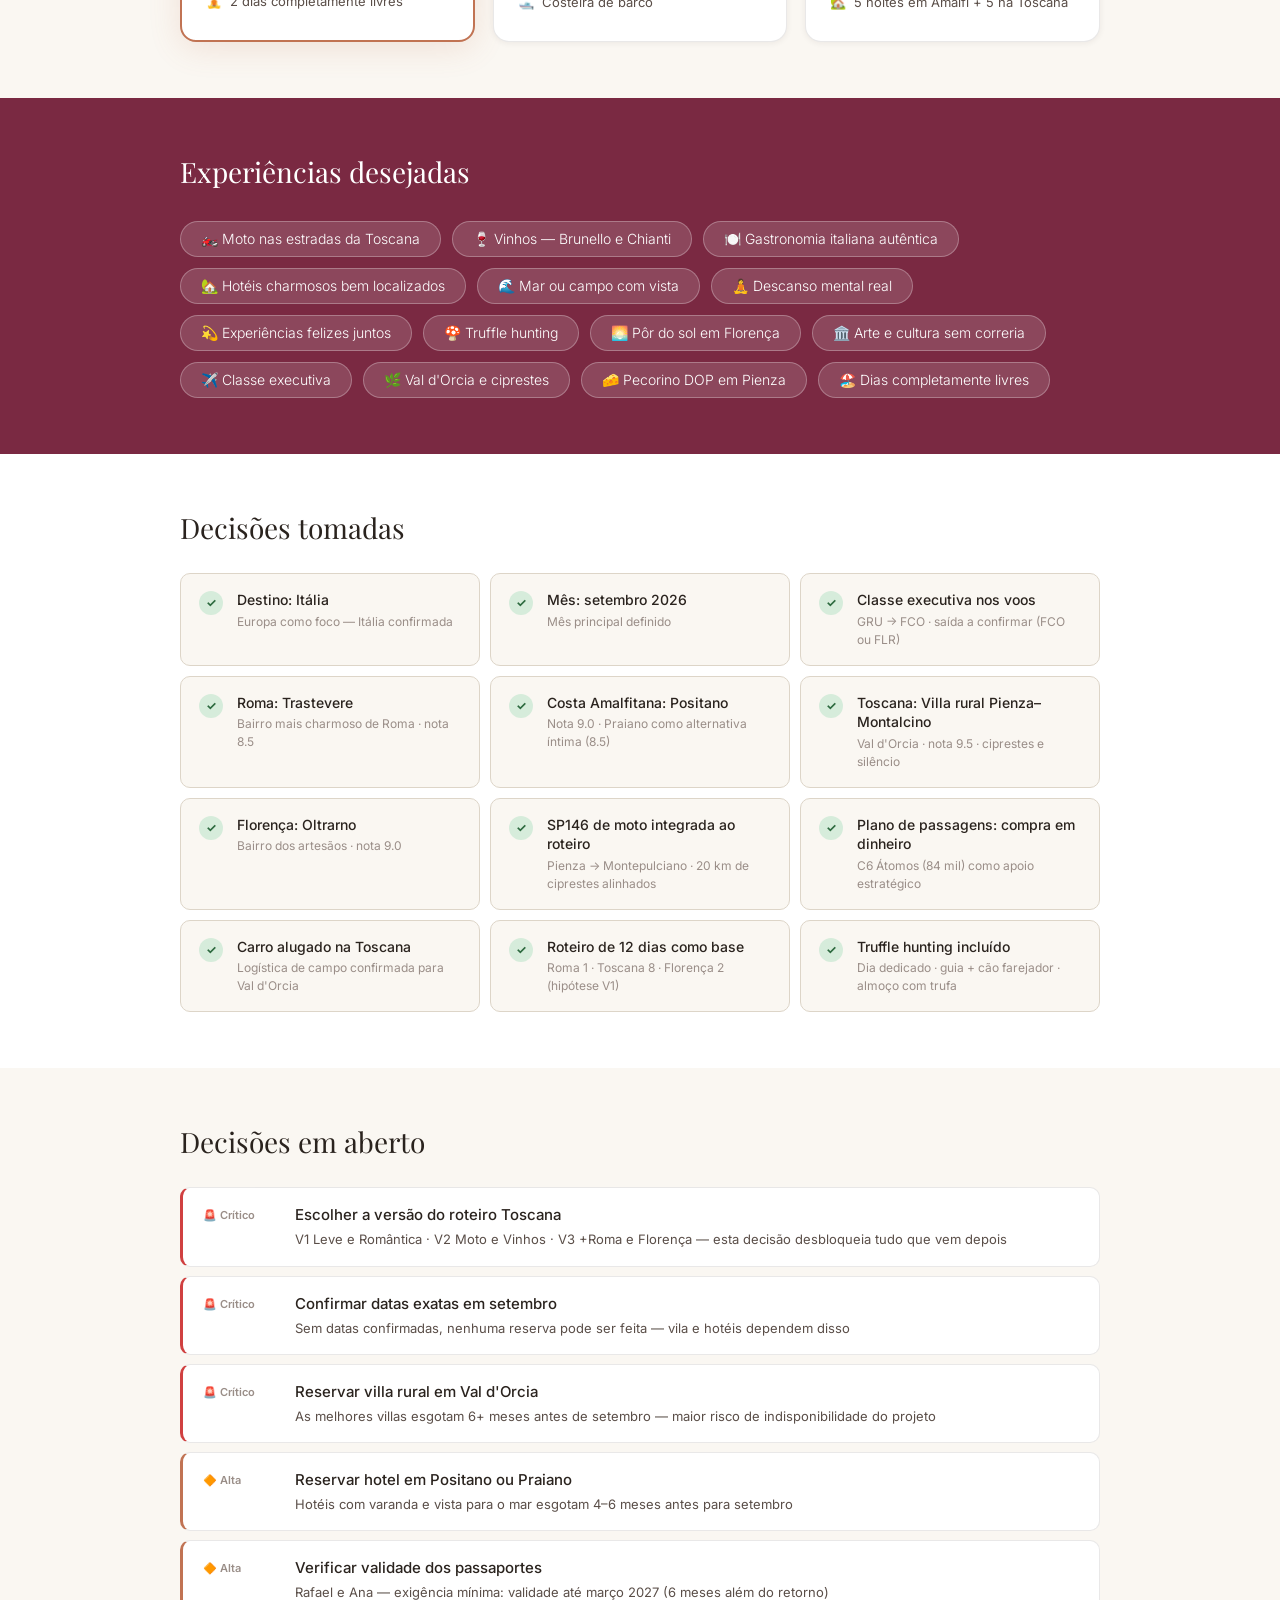
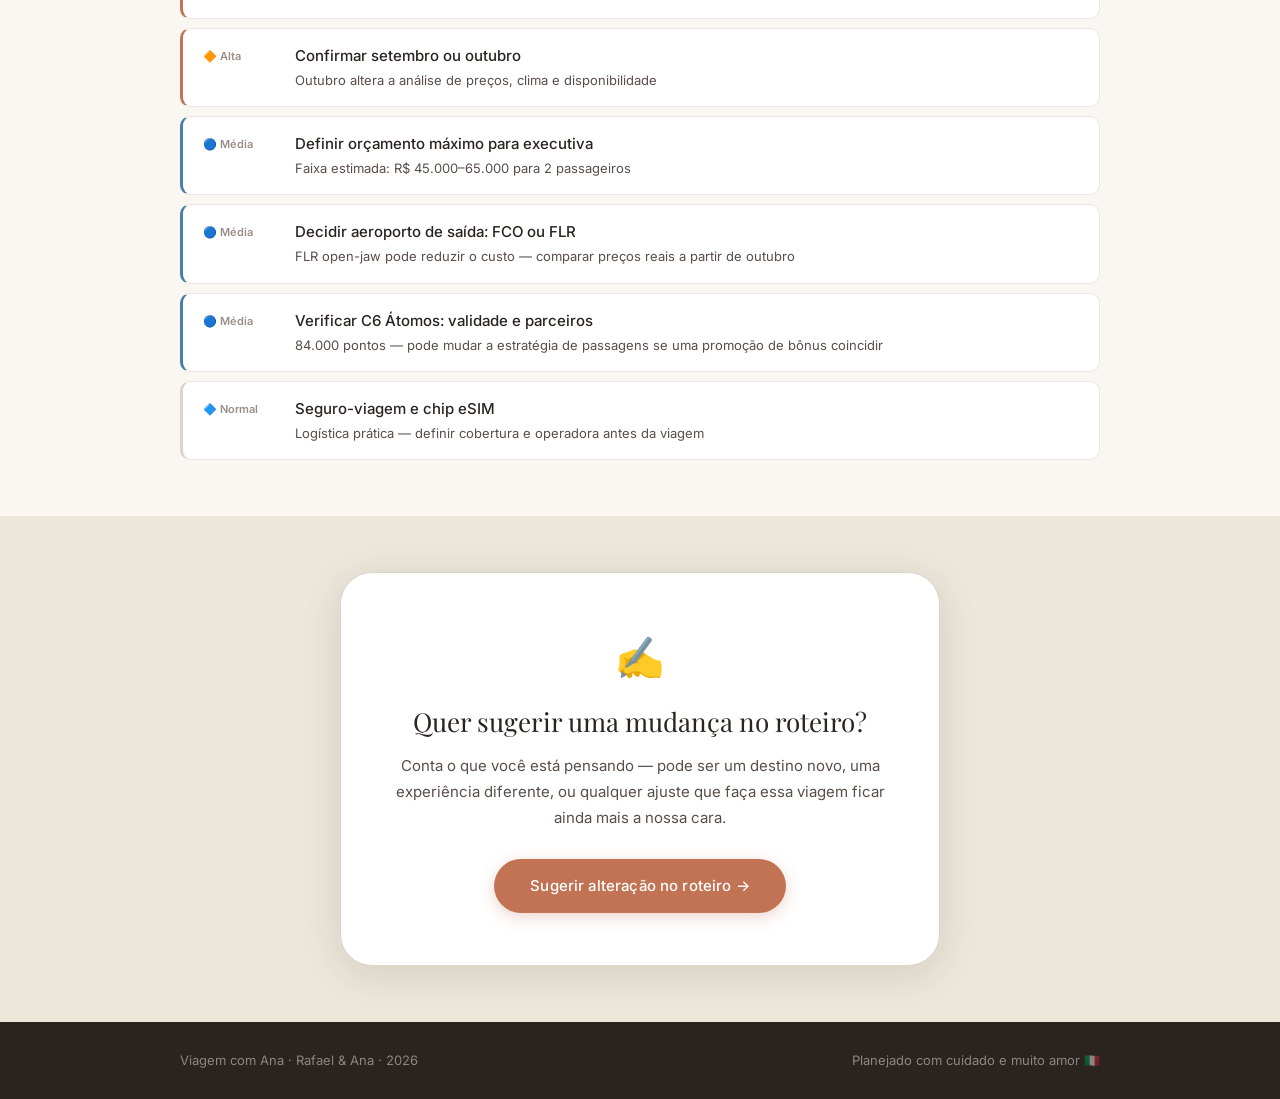
==== commit 5d52db57: "explorar: nova página IA + fix redirects" ====
--- a/index.html
+++ b/index.html
@@ -21,6 +21,8 @@
       <div class="nav-status">
         <div class="nav-dot" aria-hidden="true"></div>
         <span class="nav-label">Em planejamento · maio 2026</span>
+        <a href="/descobrir.html" style="margin-left:18px;font-size:0.8rem;font-weight:500;color:#6B7A5C;text-decoration:none;border:1px solid #6B7A5C;padding:4px 12px;border-radius:6px;transition:all 0.2s;" onmouseover="this.style.background='#6B7A5C';this.style.color='white'" onmouseout="this.style.background='transparent';this.style.color='#6B7A5C'">✦ Descobrir</a>
+        <a href="/planejar.html" style="margin-left:10px;font-size:0.8rem;font-weight:500;color:#C17353;text-decoration:none;border:1px solid #C17353;padding:4px 12px;border-radius:6px;transition:all 0.2s;" onmouseover="this.style.background='#C17353';this.style.color='white'" onmouseout="this.style.background='transparent';this.style.color='#C17353'">✦ Planejar</a>
       </div>
     </div>
   </nav>
